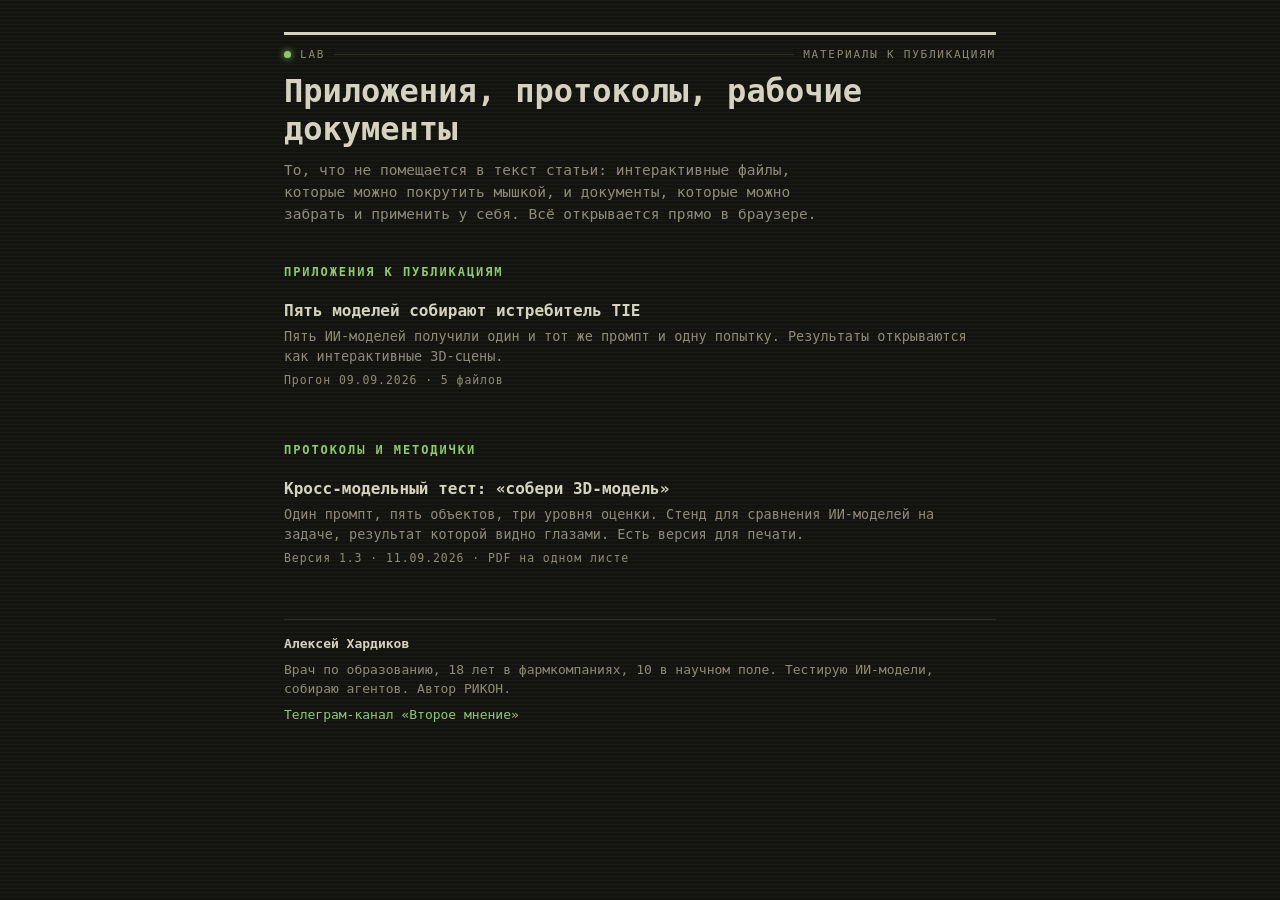
==== index.html @ 18a2998f "первая публикация: протокол 3D-теста и пять моделей guides/ - материалы, которые живут и обновляются" ====
<!doctype html>
<html lang="ru">
<head>
<meta charset="utf-8">
<meta name="viewport" content="width=device-width, initial-scale=1">
<title>lab - приложения к публикациям, Алексей Хардиков</title>
<meta name="description" content="Интерактивные приложения к статьям, протоколы и методички. Всё открывается в браузере.">
<style>
  :root{
    --paper:#13140F; --ink:#D6D2C0; --muted:#8E8B7C; --rule:#2E3326;
    --accent:#8FC96B; --accent-soft:#1E2318;
    --mono: ui-monospace,"Cascadia Mono",Consolas,"SF Mono",Menlo,monospace;
  }
  *{box-sizing:border-box}
  body{margin:0;background:var(--paper);color:var(--ink);font-family:var(--mono);
       font-size:16px;line-height:1.52;-webkit-font-smoothing:antialiased}
  body::after{content:"";position:fixed;inset:0;pointer-events:none;z-index:9;
    background:repeating-linear-gradient(to bottom,rgba(255,255,255,.028) 0 1px,transparent 1px 4px)}
  .wrap{max-width:760px;margin:0 auto;padding:32px 24px 56px;position:relative;z-index:10}

  header{border-top:3px solid var(--ink);padding-top:14px;margin-bottom:30px}
  .bar{display:flex;gap:9px;align-items:center;margin-bottom:13px;
       font:11px/1 var(--mono);letter-spacing:.16em;text-transform:uppercase;color:var(--muted)}
  .bar i{width:7px;height:7px;background:var(--accent);border-radius:50%;
         box-shadow:0 0 7px var(--accent)}
  .bar span{flex:1;height:1px;background:var(--rule)}
  h1{font-weight:600;font-size:clamp(25px,3.8vw,32px);line-height:1.18;margin:0 0 10px}
  .sub{color:var(--muted);font-size:14.5px;margin:0;max-width:64ch}

  h2{font-size:12px;letter-spacing:.16em;text-transform:uppercase;color:var(--accent);
     font-weight:600;margin:0 0 4px;padding-top:8px}
  section{margin-bottom:30px}

  .row{display:block;text-decoration:none;color:inherit;border-bottom:1px solid var(--rule);
       padding:14px 0 13px;transition:.14s}
  .row:last-child{border-bottom:none}
  .row:hover{padding-left:7px}
  .row:hover .t{color:var(--accent)}
  .t{display:block;font-size:16px;font-weight:600;margin-bottom:4px}
  .d{display:block;color:var(--muted);font-size:13.5px;line-height:1.45}
  .m{display:block;color:var(--muted);font-size:11.5px;letter-spacing:.08em;margin-top:6px}

  footer{border-top:1px solid var(--rule);margin-top:38px;padding-top:14px;
         display:flex;flex-wrap:wrap;gap:6px 26px;align-items:baseline;
         font-size:13px;color:var(--muted)}
  footer .who{color:var(--ink);font-weight:600}
  footer a{color:var(--accent);text-decoration:none;border-bottom:1px solid transparent}
  footer a:hover{border-bottom-color:var(--accent)}
  @media(max-width:560px){ .wrap{padding:22px 16px 40px} }
</style>
</head>
<body>
<div class="wrap">

<header>
  <div class="bar"><i></i>lab<span></span>материалы к публикациям</div>
  <h1>Приложения, протоколы, рабочие документы</h1>
  <p class="sub">То, что не помещается в текст статьи: интерактивные файлы, которые можно покрутить мышкой, и документы, которые можно забрать и применить у себя. Всё открывается прямо в браузере.</p>
</header>

<section>
  <h2>Приложения к публикациям</h2>
  <a class="row" href="articles/tie-fighter/">
    <span class="t">Пять моделей собирают истребитель TIE</span>
    <span class="d">Пять ИИ-моделей получили один и тот же промпт и одну попытку. Результаты открываются как интерактивные 3D-сцены.</span>
    <span class="m">Прогон 09.09.2026 · 5 файлов</span>
  </a>
</section>

<section>
  <h2>Протоколы и методички</h2>
  <a class="row" href="guides/3d-model-eval/">
    <span class="t">Кросс-модельный тест: «собери 3D-модель»</span>
    <span class="d">Один промпт, пять объектов, три уровня оценки. Стенд для сравнения ИИ-моделей на задаче, результат которой видно глазами. Есть версия для печати.</span>
    <span class="m">Версия 1.3 · 11.09.2026 · PDF на одном листе</span>
  </a>
</section>

<footer>
  <span class="who">Алексей Хардиков</span>
  <span>Врач по образованию, 18 лет в фармкомпаниях, 10 в научном поле. Тестирую ИИ-модели, собираю агентов. Автор РИКОН.</span>
  <a href="https://t.me/dr_khardikov">Телеграм-канал «Второе мнение»</a>
</footer>

</div>
</body>
</html>
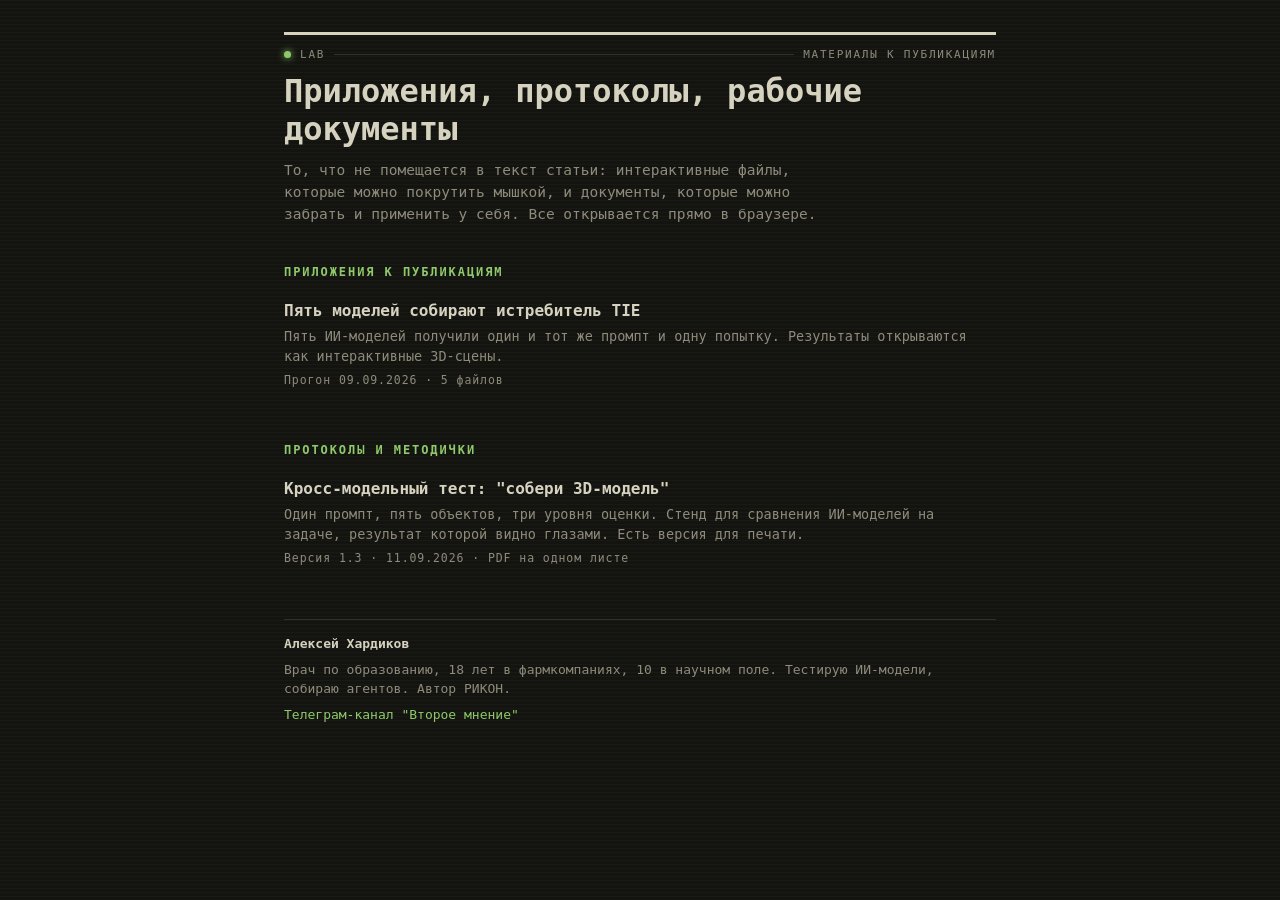
==== commit 7e9c98e3: "типографика по стандарту автора: прямые кавычки, без ё Посчитано по банку образцов: в опубликованных" ====
--- a/index.html
+++ b/index.html
@@ -4,7 +4,7 @@
 <meta charset="utf-8">
 <meta name="viewport" content="width=device-width, initial-scale=1">
 <title>lab - приложения к публикациям, Алексей Хардиков</title>
-<meta name="description" content="Интерактивные приложения к статьям, протоколы и методички. Всё открывается в браузере.">
+<meta name="description" content="Интерактивные приложения к статьям, протоколы и методички. Все открывается в браузере.">
 <style>
   :root{
     --paper:#13140F; --ink:#D6D2C0; --muted:#8E8B7C; --rule:#2E3326;
@@ -55,7 +55,7 @@
 <header>
   <div class="bar"><i></i>lab<span></span>материалы к публикациям</div>
   <h1>Приложения, протоколы, рабочие документы</h1>
-  <p class="sub">То, что не помещается в текст статьи: интерактивные файлы, которые можно покрутить мышкой, и документы, которые можно забрать и применить у себя. Всё открывается прямо в браузере.</p>
+  <p class="sub">То, что не помещается в текст статьи: интерактивные файлы, которые можно покрутить мышкой, и документы, которые можно забрать и применить у себя. Все открывается прямо в браузере.</p>
 </header>
 
 <section>
@@ -70,7 +70,7 @@
 <section>
   <h2>Протоколы и методички</h2>
   <a class="row" href="guides/3d-model-eval/">
-    <span class="t">Кросс-модельный тест: «собери 3D-модель»</span>
+    <span class="t">Кросс-модельный тест: "собери 3D-модель"</span>
     <span class="d">Один промпт, пять объектов, три уровня оценки. Стенд для сравнения ИИ-моделей на задаче, результат которой видно глазами. Есть версия для печати.</span>
     <span class="m">Версия 1.3 · 11.09.2026 · PDF на одном листе</span>
   </a>
@@ -79,7 +79,7 @@
 <footer>
   <span class="who">Алексей Хардиков</span>
   <span>Врач по образованию, 18 лет в фармкомпаниях, 10 в научном поле. Тестирую ИИ-модели, собираю агентов. Автор РИКОН.</span>
-  <a href="https://t.me/dr_khardikov">Телеграм-канал «Второе мнение»</a>
+  <a href="https://t.me/dr_khardikov">Телеграм-канал "Второе мнение"</a>
 </footer>
 
 </div>
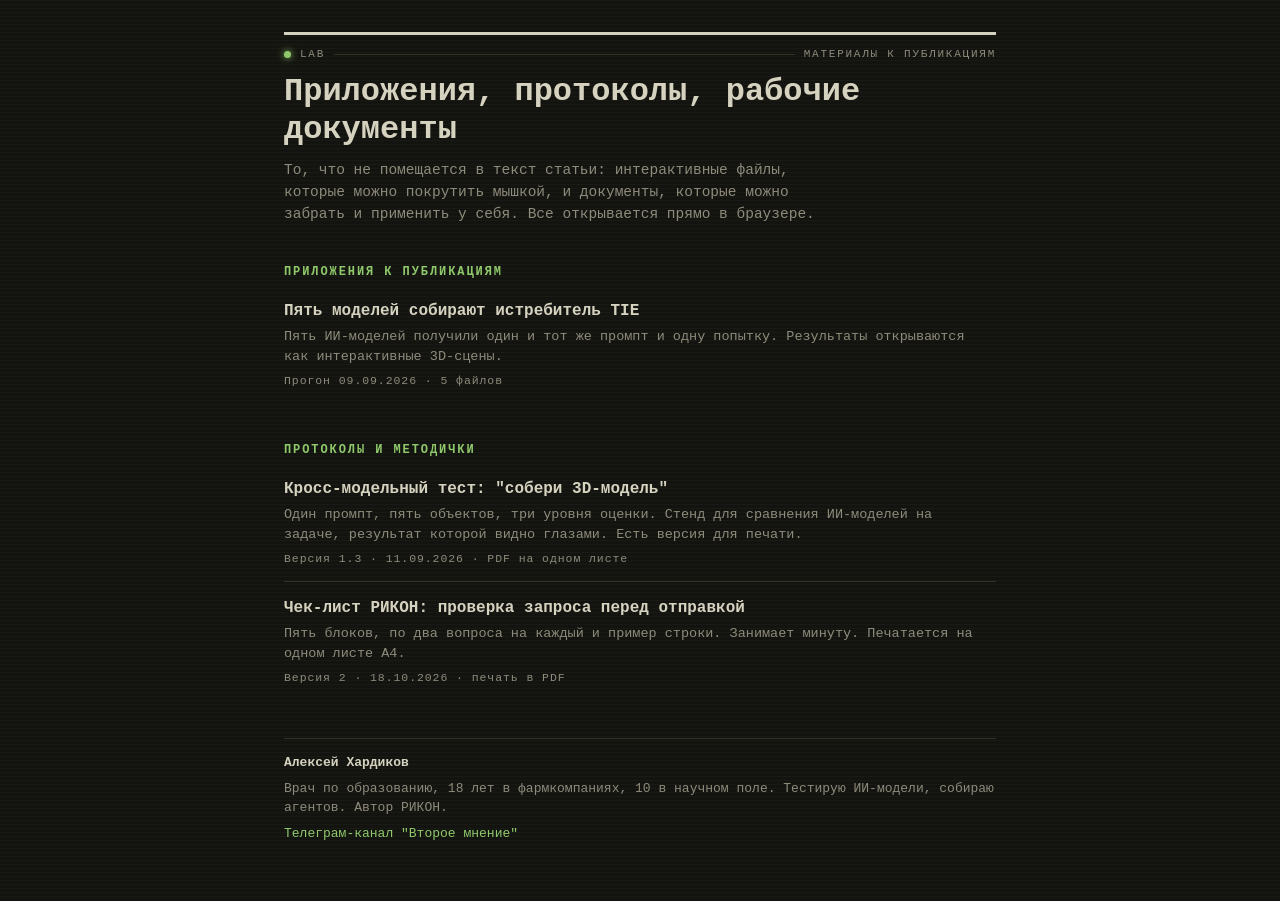
==== commit 3b3d1e72: "чек-лист РИКОН v2: страница в ките, печать на A4, строка в витрине Co-Authored-By: Claude Sonnet 5.5" ====
--- a/index.html
+++ b/index.html
@@ -3,8 +3,16 @@
 <head>
 <meta charset="utf-8">
 <meta name="viewport" content="width=device-width, initial-scale=1">
+<meta name="description" content="Интерактивные файлы к статьям, протоколы и методички.">
+<meta property="og:type" content="article">
+<meta property="og:site_name" content="lab - Алексей Хардиков">
+<meta property="og:url" content="https://solameer.github.io/lab/">
+<meta property="og:title" content="lab - приложения к публикациям и рабочие документы">
+<meta property="og:description" content="Интерактивные файлы к статьям, протоколы и методички.">
+<meta property="og:image" content="https://solameer.github.io/lab/articles/tie-fighter/preview.png">
+<meta property="og:image:width" content="1200">
+<meta property="og:image:height" content="630">
 <title>lab - приложения к публикациям, Алексей Хардиков</title>
-<meta name="description" content="Интерактивные приложения к статьям, протоколы и методички. Все открывается в браузере.">
 <style>
   :root{
     --paper:#13140F; --ink:#D6D2C0; --muted:#8E8B7C; --rule:#2E3326;
@@ -74,6 +82,11 @@
     <span class="d">Один промпт, пять объектов, три уровня оценки. Стенд для сравнения ИИ-моделей на задаче, результат которой видно глазами. Есть версия для печати.</span>
     <span class="m">Версия 1.3 · 11.09.2026 · PDF на одном листе</span>
   </a>
+  <a class="row" href="guides/rikon-checklist/">
+    <span class="t">Чек-лист РИКОН: проверка запроса перед отправкой</span>
+    <span class="d">Пять блоков, по два вопроса на каждый и пример строки. Занимает минуту. Печатается на одном листе A4.</span>
+    <span class="m">Версия 2 · 18.10.2026 · печать в PDF</span>
+  </a>
 </section>
 
 <footer>
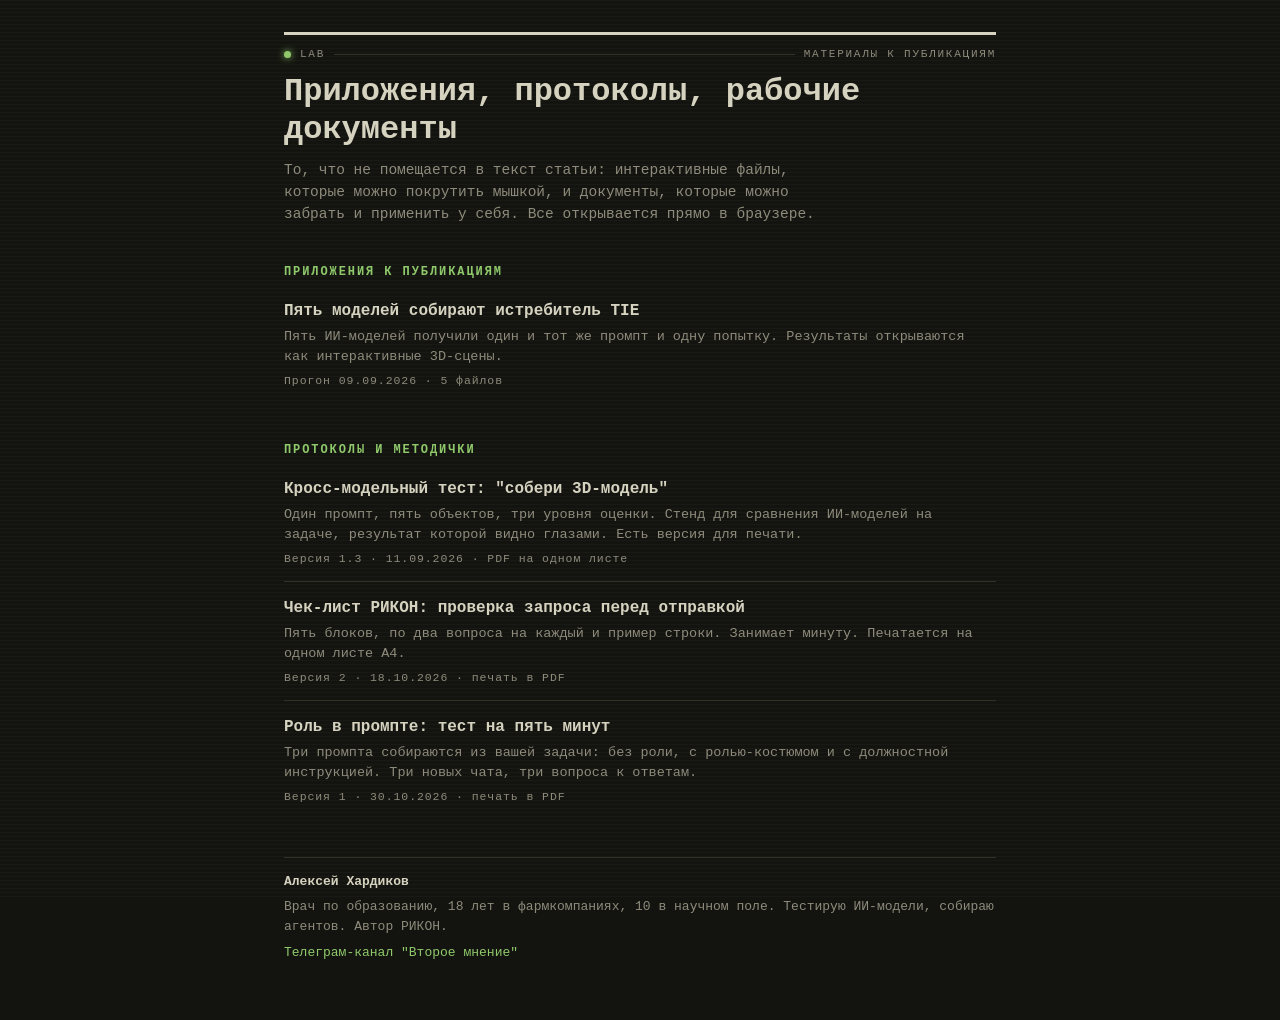
==== commit 6c9f6372: "тест роли в промпте: страница в ките, превью, строка в витрине Co-Authored-By: Claude Opus 5.5 <nore" ====
--- a/index.html
+++ b/index.html
@@ -87,6 +87,11 @@
     <span class="d">Пять блоков, по два вопроса на каждый и пример строки. Занимает минуту. Печатается на одном листе A4.</span>
     <span class="m">Версия 2 · 18.10.2026 · печать в PDF</span>
   </a>
+  <a class="row" href="guides/prompt-role-test/">
+    <span class="t">Роль в промпте: тест на пять минут</span>
+    <span class="d">Три промпта собираются из вашей задачи: без роли, с ролью-костюмом и с должностной инструкцией. Три новых чата, три вопроса к ответам.</span>
+    <span class="m">Версия 1 · 30.10.2026 · печать в PDF</span>
+  </a>
 </section>
 
 <footer>
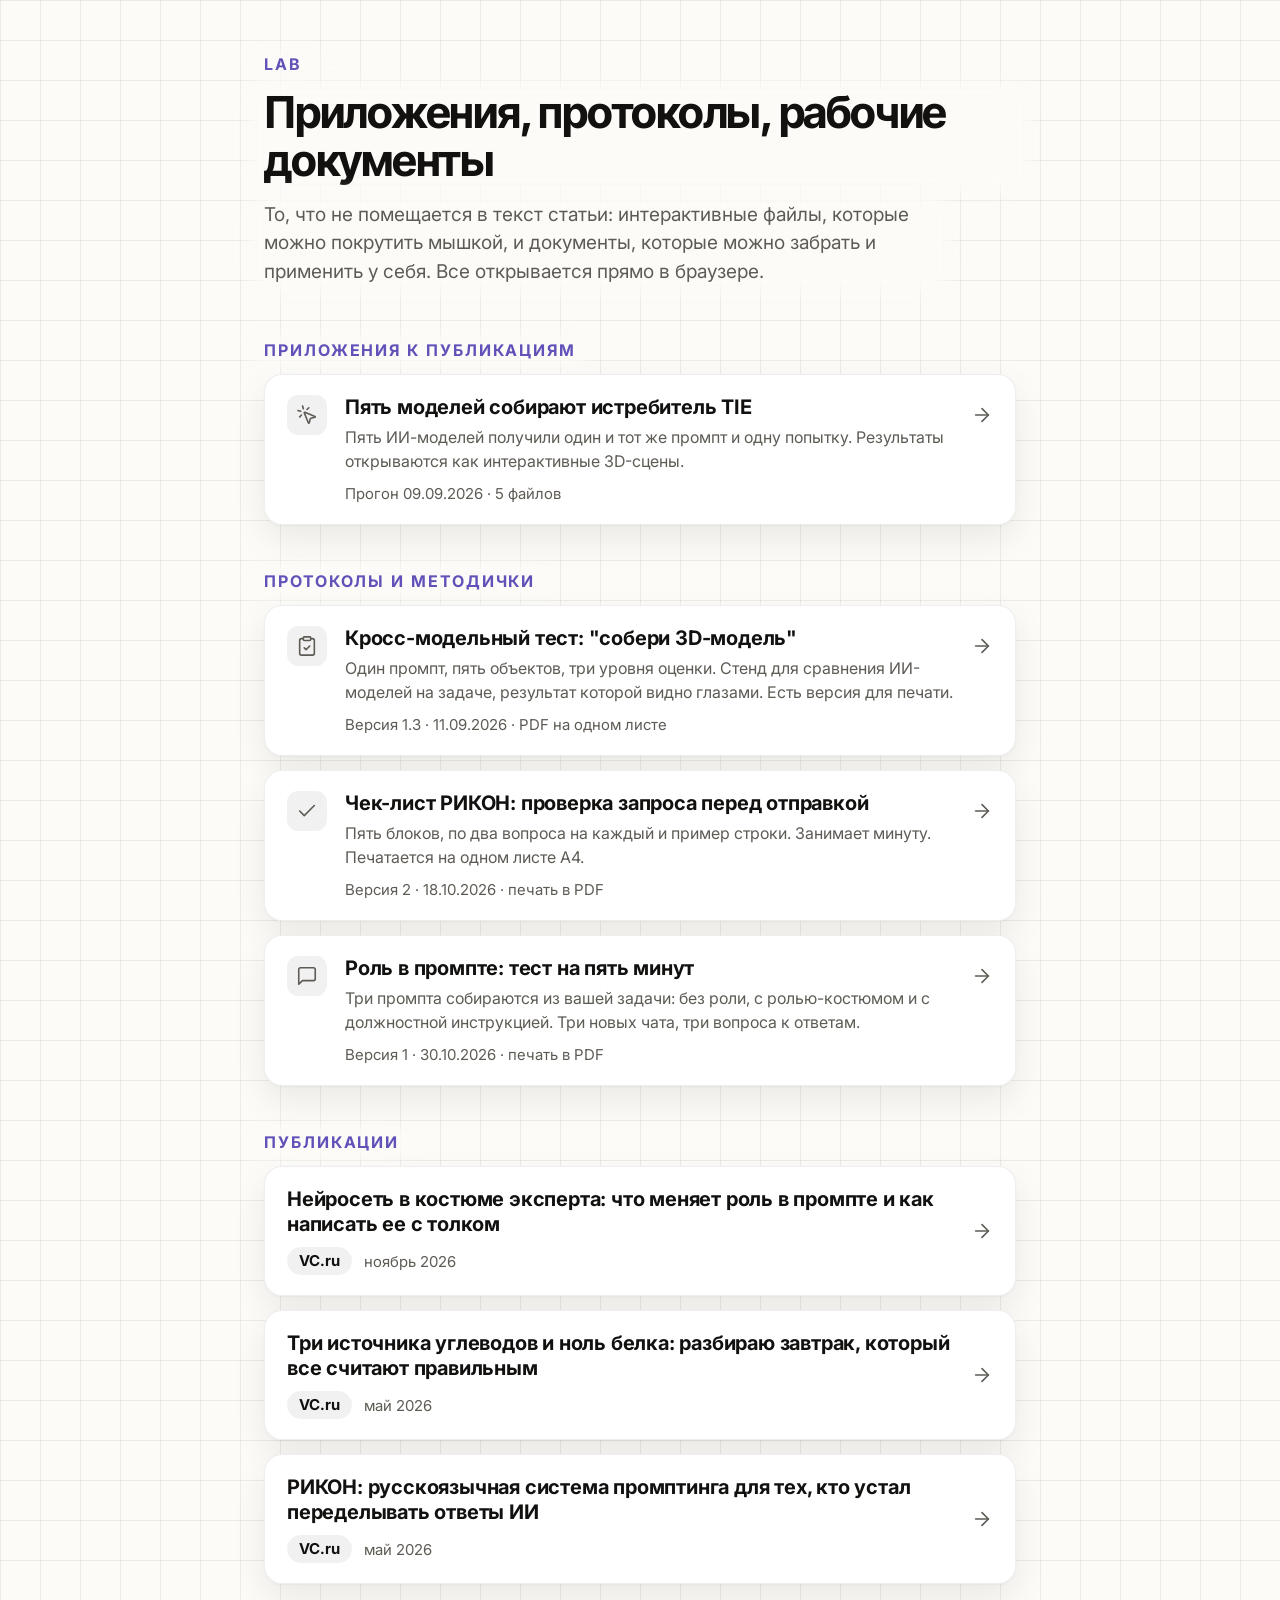
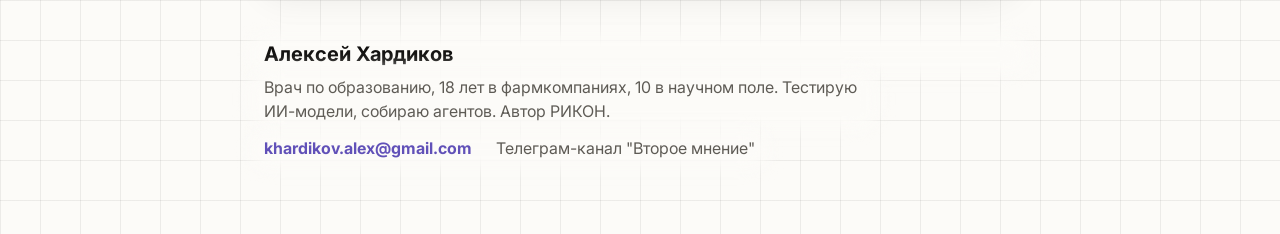
==== commit 63a1f921: "витрина и методички на кит "Второе мнение" v1.3: общий tokens.css, раздел "Публикации" tokens.css (к" ====
--- a/index.html
+++ b/index.html
@@ -1,8 +1,9 @@
 <!doctype html>
-<html lang="ru">
+<html lang="ru" class="so-light so-font-inter">
 <head>
 <meta charset="utf-8">
 <meta name="viewport" content="width=device-width, initial-scale=1">
+<meta name="color-scheme" content="light dark">
 <meta name="description" content="Интерактивные файлы к статьям, протоколы и методички.">
 <meta property="og:type" content="article">
 <meta property="og:site_name" content="lab - Алексей Хардиков">
@@ -13,91 +14,196 @@
 <meta property="og:image:width" content="1200">
 <meta property="og:image:height" content="630">
 <title>lab - приложения к публикациям, Алексей Хардиков</title>
+<!-- Значения цвета, кегля и формы - из tokens.css (копия кита "Второе мнение"), здесь только раскладка -->
+<link rel="stylesheet" href="tokens.css">
+<link rel="stylesheet" href="fonts.css">
+<script>
+  /* светлый режим по умолчанию; тёмный - по системной настройке. Без скриптов остаётся светлый */
+  (function(){try{var m=matchMedia('(prefers-color-scheme: dark)');
+    function a(){var c=document.documentElement.classList;c.toggle('so-dark',m.matches);c.toggle('so-light',!m.matches)}
+    a();m.addEventListener('change',a)}catch(e){}})();
+</script>
 <style>
-  :root{
-    --paper:#13140F; --ink:#D6D2C0; --muted:#8E8B7C; --rule:#2E3326;
-    --accent:#8FC96B; --accent-soft:#1E2318;
-    --mono: ui-monospace,"Cascadia Mono",Consolas,"SF Mono",Menlo,monospace;
+  *{box-sizing:border-box}
+  html{-webkit-text-size-adjust:100%}
+  body{margin:0;background-color:var(--so-bg);color:var(--so-ink);
+       font:400 17px/var(--so-lh-text) var(--so-text);-webkit-font-smoothing:antialiased;
+       text-rendering:optimizeLegibility;
+       background-image:linear-gradient(var(--so-grid-line) 1px,transparent 1px),
+                        linear-gradient(90deg,var(--so-grid-line) 1px,transparent 1px);
+       background-size:40px 40px}
+  .wrap{max-width:800px;margin:0 auto;padding:56px 24px 72px}
+
+  /* узкая маска под текстом, который стоит прямо на сетке (rules, раздел 1) */
+  .fx{position:relative;isolation:isolate}
+  .fx:before{content:"";position:absolute;inset:-6px -14px;z-index:-1;border-radius:22px;
+             background:var(--so-mask);filter:blur(8px)}
+
+  .kick{margin:0 0 16px;font:var(--so-kick-weight) var(--so-size-kick)/1 var(--so-text);
+        letter-spacing:var(--so-kick-track);text-transform:uppercase;color:var(--so-acc);width:fit-content}
+  h1{margin:0 0 16px;font:700 var(--so-size-h1)/var(--so-lh-h1) var(--so-disp);
+     letter-spacing:var(--so-track);width:fit-content;max-width:100%}
+  .lead{margin:0;max-width:56ch;width:fit-content;font-size:19px;line-height:1.5;color:var(--so-muted)}
+  header{margin-bottom:56px}
+
+  section{margin-bottom:48px}
+  .list{display:flex;flex-direction:column;gap:14px}
+
+  /* карточка-ссылка: непрозрачная подложка кита, значок на нейтральной плашке */
+  .card{display:grid;grid-template-columns:var(--so-tile) 1fr var(--so-icon);column-gap:18px;align-items:start;
+        padding:20px 22px;border-radius:var(--so-radius-card);text-decoration:none;color:inherit;
+        background:var(--so-surf);border:1px solid var(--so-cardline);box-shadow:var(--so-lift);
+        transition:border-color .15s,box-shadow .15s}
+  .card:hover{border-color:var(--so-acc);box-shadow:var(--so-lift),0 0 0 1px var(--so-acc)}
+  .card:focus-visible{outline:3px solid var(--so-acc);outline-offset:3px}
+  .tile{display:flex;width:var(--so-tile);height:var(--so-tile);align-items:center;justify-content:center;
+        border-radius:var(--so-radius-tile);background:var(--so-chip);color:var(--so-muted);transition:.15s}
+  .card:hover .tile{background:var(--so-acc-chip);color:var(--so-tint-ink)}
+  .ic{width:var(--so-icon);height:var(--so-icon);fill:none;stroke:currentColor;stroke-width:var(--so-icon-stroke);
+      stroke-linecap:round;stroke-linejoin:round;flex:none}
+  .go{color:var(--so-muted);margin-top:9px;transition:.15s}
+  .card:hover .go{color:var(--so-acc);transform:translateX(3px)}
+  .t{display:block;margin:0 0 5px;font-weight:700;font-size:20px;line-height:1.25;letter-spacing:-.01em}
+  .d{display:block;font-size:16px;line-height:1.5;color:var(--so-muted)}
+  .m{display:block;margin-top:10px;font-size:15px;line-height:1.4;color:var(--so-muted)}
+
+  /* публикации: без значка, заголовок, пилюля площадки и месяц */
+  .card.pub{grid-template-columns:1fr var(--so-icon);align-items:center}
+  .card.pub .go{margin-top:0}
+  .card.pub .t{margin-bottom:10px}
+  .card.pub .m{margin-top:0;display:flex;flex-wrap:wrap;align-items:center;gap:6px 12px}
+  .pl{display:inline-block;padding:5px 12px;border-radius:var(--so-radius-pill);background:var(--so-chip);
+      color:var(--so-ink);font-weight:700;font-size:15px;line-height:1.2}
+
+  footer{margin-top:56px}
+  footer .who{display:block;margin:0 0 6px;font-weight:700;font-size:20px;color:var(--so-ink)}
+  footer p{margin:0 0 14px;max-width:60ch;width:fit-content;font-size:16px;line-height:1.5;color:var(--so-muted)}
+  .links{display:flex;flex-wrap:wrap;gap:6px 24px;width:fit-content;font-size:16px}
+  .links a{color:var(--so-acc);text-decoration:none;font-weight:700;border-bottom:1px solid transparent}
+  .links a:hover{border-bottom-color:var(--so-acc)}
+  .links a.minor{color:var(--so-muted);font-weight:400}
+  .links a.minor:hover{color:var(--so-ink);border-bottom-color:var(--so-muted)}
+  .links a:focus-visible{outline:3px solid var(--so-acc);outline-offset:3px;border-radius:4px}
+
+  @media(max-width:600px){
+    .wrap{padding:32px 16px 48px}
+    header{margin-bottom:40px}
+    h1{font-size:34px}
+    .lead{font-size:17px}
+    section{margin-bottom:36px}
+    .card{grid-template-columns:var(--so-tile) 1fr;padding:16px}
+    .card .go{display:none}
+    .card.pub{grid-template-columns:1fr}
+    .t{font-size:18px}
   }
-  *{box-sizing:border-box}
-  body{margin:0;background:var(--paper);color:var(--ink);font-family:var(--mono);
-       font-size:16px;line-height:1.52;-webkit-font-smoothing:antialiased}
-  body::after{content:"";position:fixed;inset:0;pointer-events:none;z-index:9;
-    background:repeating-linear-gradient(to bottom,rgba(255,255,255,.028) 0 1px,transparent 1px 4px)}
-  .wrap{max-width:760px;margin:0 auto;padding:32px 24px 56px;position:relative;z-index:10}
-
-  header{border-top:3px solid var(--ink);padding-top:14px;margin-bottom:30px}
-  .bar{display:flex;gap:9px;align-items:center;margin-bottom:13px;
-       font:11px/1 var(--mono);letter-spacing:.16em;text-transform:uppercase;color:var(--muted)}
-  .bar i{width:7px;height:7px;background:var(--accent);border-radius:50%;
-         box-shadow:0 0 7px var(--accent)}
-  .bar span{flex:1;height:1px;background:var(--rule)}
-  h1{font-weight:600;font-size:clamp(25px,3.8vw,32px);line-height:1.18;margin:0 0 10px}
-  .sub{color:var(--muted);font-size:14.5px;margin:0;max-width:64ch}
-
-  h2{font-size:12px;letter-spacing:.16em;text-transform:uppercase;color:var(--accent);
-     font-weight:600;margin:0 0 4px;padding-top:8px}
-  section{margin-bottom:30px}
-
-  .row{display:block;text-decoration:none;color:inherit;border-bottom:1px solid var(--rule);
-       padding:14px 0 13px;transition:.14s}
-  .row:last-child{border-bottom:none}
-  .row:hover{padding-left:7px}
-  .row:hover .t{color:var(--accent)}
-  .t{display:block;font-size:16px;font-weight:600;margin-bottom:4px}
-  .d{display:block;color:var(--muted);font-size:13.5px;line-height:1.45}
-  .m{display:block;color:var(--muted);font-size:11.5px;letter-spacing:.08em;margin-top:6px}
-
-  footer{border-top:1px solid var(--rule);margin-top:38px;padding-top:14px;
-         display:flex;flex-wrap:wrap;gap:6px 26px;align-items:baseline;
-         font-size:13px;color:var(--muted)}
-  footer .who{color:var(--ink);font-weight:600}
-  footer a{color:var(--accent);text-decoration:none;border-bottom:1px solid transparent}
-  footer a:hover{border-bottom-color:var(--accent)}
-  @media(max-width:560px){ .wrap{padding:22px 16px 40px} }
+  @media(prefers-reduced-motion:reduce){.card,.tile,.go{transition:none}}
 </style>
 </head>
 <body>
+
+<!-- значки Lucide (ISC), assets/icons кита -->
+<svg width="0" height="0" style="position:absolute" aria-hidden="true" focusable="false">
+  <symbol id="i-pointer" viewBox="0 0 24 24"><path d="M14 4.1 12 6"/><path d="m5.1 8-2.9-.8"/><path d="m6 12-1.9 2"/><path d="M7.2 2.2 8 5.1"/><path d="M9.037 9.69a.498.498 0 0 1 .653-.653l11 4.5a.5.5 0 0 1-.074.949l-4.349 1.041a1 1 0 0 0-.74.739l-1.04 4.35a.5.5 0 0 1-.95.074z"/></symbol>
+  <symbol id="i-clipboard" viewBox="0 0 24 24"><rect width="8" height="4" x="8" y="2" rx="1" ry="1"/><path d="M16 4h2a2 2 0 0 1 2 2v14a2 2 0 0 1-2 2H6a2 2 0 0 1-2-2V6a2 2 0 0 1 2-2h2"/><path d="m9 14 2 2 4-4"/></symbol>
+  <symbol id="i-check" viewBox="0 0 24 24"><path d="M20 6 9 17l-5-5"/></symbol>
+  <symbol id="i-message" viewBox="0 0 24 24"><path d="M21 15a2 2 0 0 1-2 2H7l-4 4V5a2 2 0 0 1 2-2h14a2 2 0 0 1 2 2z"/></symbol>
+  <symbol id="i-arrow" viewBox="0 0 24 24"><path d="M5 12h14"/><path d="m12 5 7 7-7 7"/></symbol>
+</svg>
+
 <div class="wrap">
 
 <header>
-  <div class="bar"><i></i>lab<span></span>материалы к публикациям</div>
-  <h1>Приложения, протоколы, рабочие документы</h1>
-  <p class="sub">То, что не помещается в текст статьи: интерактивные файлы, которые можно покрутить мышкой, и документы, которые можно забрать и применить у себя. Все открывается прямо в браузере.</p>
+  <p class="kick fx">lab</p>
+  <h1 class="fx">Приложения, протоколы, рабочие документы</h1>
+  <p class="lead fx">То, что не помещается в текст статьи: интерактивные файлы, которые можно покрутить мышкой, и документы, которые можно забрать и применить у себя. Все открывается прямо в браузере.</p>
 </header>
 
+<main>
+
 <section>
-  <h2>Приложения к публикациям</h2>
-  <a class="row" href="articles/tie-fighter/">
-    <span class="t">Пять моделей собирают истребитель TIE</span>
-    <span class="d">Пять ИИ-моделей получили один и тот же промпт и одну попытку. Результаты открываются как интерактивные 3D-сцены.</span>
-    <span class="m">Прогон 09.09.2026 · 5 файлов</span>
-  </a>
+  <h2 class="kick fx">Приложения к публикациям</h2>
+  <div class="list">
+    <a class="card" href="articles/tie-fighter/">
+      <span class="tile"><svg class="ic" aria-hidden="true"><use href="#i-pointer"/></svg></span>
+      <span>
+        <span class="t">Пять моделей собирают истребитель TIE</span>
+        <span class="d">Пять ИИ-моделей получили один и тот же промпт и одну попытку. Результаты открываются как интерактивные 3D-сцены.</span>
+        <span class="m">Прогон 09.09.2026 · 5 файлов</span>
+      </span>
+      <svg class="ic go" aria-hidden="true"><use href="#i-arrow"/></svg>
+    </a>
+  </div>
 </section>
 
 <section>
-  <h2>Протоколы и методички</h2>
-  <a class="row" href="guides/3d-model-eval/">
-    <span class="t">Кросс-модельный тест: "собери 3D-модель"</span>
-    <span class="d">Один промпт, пять объектов, три уровня оценки. Стенд для сравнения ИИ-моделей на задаче, результат которой видно глазами. Есть версия для печати.</span>
-    <span class="m">Версия 1.3 · 11.09.2026 · PDF на одном листе</span>
-  </a>
-  <a class="row" href="guides/rikon-checklist/">
-    <span class="t">Чек-лист РИКОН: проверка запроса перед отправкой</span>
-    <span class="d">Пять блоков, по два вопроса на каждый и пример строки. Занимает минуту. Печатается на одном листе A4.</span>
-    <span class="m">Версия 2 · 18.10.2026 · печать в PDF</span>
-  </a>
-  <a class="row" href="guides/prompt-role-test/">
-    <span class="t">Роль в промпте: тест на пять минут</span>
-    <span class="d">Три промпта собираются из вашей задачи: без роли, с ролью-костюмом и с должностной инструкцией. Три новых чата, три вопроса к ответам.</span>
-    <span class="m">Версия 1 · 30.10.2026 · печать в PDF</span>
-  </a>
+  <h2 class="kick fx">Протоколы и методички</h2>
+  <div class="list">
+    <a class="card" href="guides/3d-model-eval/">
+      <span class="tile"><svg class="ic" aria-hidden="true"><use href="#i-clipboard"/></svg></span>
+      <span>
+        <span class="t">Кросс-модельный тест: "собери 3D-модель"</span>
+        <span class="d">Один промпт, пять объектов, три уровня оценки. Стенд для сравнения ИИ-моделей на задаче, результат которой видно глазами. Есть версия для печати.</span>
+        <span class="m">Версия 1.3 · 11.09.2026 · PDF на одном листе</span>
+      </span>
+      <svg class="ic go" aria-hidden="true"><use href="#i-arrow"/></svg>
+    </a>
+    <a class="card" href="guides/rikon-checklist/">
+      <span class="tile"><svg class="ic" aria-hidden="true"><use href="#i-check"/></svg></span>
+      <span>
+        <span class="t">Чек-лист РИКОН: проверка запроса перед отправкой</span>
+        <span class="d">Пять блоков, по два вопроса на каждый и пример строки. Занимает минуту. Печатается на одном листе A4.</span>
+        <span class="m">Версия 2 · 18.10.2026 · печать в PDF</span>
+      </span>
+      <svg class="ic go" aria-hidden="true"><use href="#i-arrow"/></svg>
+    </a>
+    <a class="card" href="guides/prompt-role-test/">
+      <span class="tile"><svg class="ic" aria-hidden="true"><use href="#i-message"/></svg></span>
+      <span>
+        <span class="t">Роль в промпте: тест на пять минут</span>
+        <span class="d">Три промпта собираются из вашей задачи: без роли, с ролью-костюмом и с должностной инструкцией. Три новых чата, три вопроса к ответам.</span>
+        <span class="m">Версия 1 · 30.10.2026 · печать в PDF</span>
+      </span>
+      <svg class="ic go" aria-hidden="true"><use href="#i-arrow"/></svg>
+    </a>
+  </div>
 </section>
 
+<section>
+  <h2 class="kick fx">Публикации</h2>
+  <div class="list">
+    <a class="card pub" href="https://vc.ru/ai/3232411-rol-neyroseti-v-promptakh" target="_blank" rel="noopener">
+      <span>
+        <span class="t">Нейросеть в костюме эксперта: что меняет роль в промпте и как написать ее с толком</span>
+        <span class="m"><span class="pl">VC.ru</span>ноябрь 2026</span>
+      </span>
+      <svg class="ic go" aria-hidden="true"><use href="#i-arrow"/></svg>
+    </a>
+    <a class="card pub" href="https://vc.ru/food/2940636-zavtrak-s-ovsyankoy-i-bananom-nedostatok-belka" target="_blank" rel="noopener">
+      <span>
+        <span class="t">Три источника углеводов и ноль белка: разбираю завтрак, который все считают правильным</span>
+        <span class="m"><span class="pl">VC.ru</span>май 2026</span>
+      </span>
+      <svg class="ic go" aria-hidden="true"><use href="#i-arrow"/></svg>
+    </a>
+    <a class="card pub" href="https://vc.ru/ai/2920905-rikon-effektivnyj-prompting-dlja-raboty-s-ii" target="_blank" rel="noopener">
+      <span>
+        <span class="t">РИКОН: русскоязычная система промптинга для тех, кто устал переделывать ответы ИИ</span>
+        <span class="m"><span class="pl">VC.ru</span>май 2026</span>
+      </span>
+      <svg class="ic go" aria-hidden="true"><use href="#i-arrow"/></svg>
+    </a>
+  </div>
+</section>
+
+</main>
+
 <footer>
-  <span class="who">Алексей Хардиков</span>
-  <span>Врач по образованию, 18 лет в фармкомпаниях, 10 в научном поле. Тестирую ИИ-модели, собираю агентов. Автор РИКОН.</span>
-  <a href="https://t.me/dr_khardikov">Телеграм-канал "Второе мнение"</a>
+  <span class="who fx">Алексей Хардиков</span>
+  <p class="fx">Врач по образованию, 18 лет в фармкомпаниях, 10 в научном поле. Тестирую ИИ-модели, собираю агентов. Автор РИКОН.</p>
+  <div class="links fx">
+    <a href="mailto:khardikov.alex@gmail.com">khardikov.alex@gmail.com</a>
+    <a class="minor" href="https://t.me/dr_khardikov">Телеграм-канал "Второе мнение"</a>
+  </div>
 </footer>
 
 </div>
--- a/tokens.css
+++ b/tokens.css
@@ -0,0 +1,272 @@
+/* ============================================================================
+   Второе мнение - визуальные токены
+   Единственный источник значений. Всё остальное в ките ссылается сюда,
+   своих чисел не заводит. Правка цвета, кегля или шага - только здесь.
+
+   Версия 1.3 · 08.11.2026 (приглушённый фиолетовый, непрозрачные карточки,
+   сетка без затухания, плашки и маркер; история - decisions-log.md)
+   ============================================================================ */
+
+:root {
+  /* ---- Холст и сетка ------------------------------------------------------
+     Шаг 80 выбран потому, что 1280 и 720 делятся на него нацело: обрезков по
+     краям нет. Все опорные величины кратны шагу.                            */
+  --so-canvas-w: 1280px;
+  --so-canvas-h: 720px;
+  --so-grid: 80px;
+  --so-pad: 80px;          /* боковые поля: край колонки на линии сетки      */
+  --so-band-h: 80px;       /* полоса меню, когда включена                    */
+  --so-foot-y: 640px;      /* верх подвала                                   */
+  --so-illo-w: 400px;      /* слот иллюстрации: края на 800 и 1200           */
+  --so-illo-h: 500px;
+
+  /* ---- Шрифты -------------------------------------------------------------
+     Два набора. Arial - для PPTX и всего, что уходит редактируемым файлом:
+     он есть везде без исключений. Inter - для HTML-витрин, одностраничников
+     и PDF, которые чужие руки не правят.
+     Переключается классом .so-font-arial / .so-font-inter на корне слайда.  */
+  --so-font-arial-disp: Arial, Helvetica, sans-serif;
+  --so-font-arial-text: Arial, Helvetica, sans-serif;
+  --so-font-arial-track: -0.022em;   /* Arial плотнее, трекинг мягче         */
+
+  --so-font-inter-disp: "Inter Tight", "Inter", Arial, sans-serif;
+  --so-font-inter-text: "Inter", Arial, sans-serif;
+  --so-font-inter-track: -0.028em;
+
+  /* ---- Кегли --------------------------------------------------------------
+     Служебный слой не мельче 15: проверено на проекторе и в сжатии Zoom.    */
+  --so-size-title: 48px;   /* заголовок титула и финала. Было 66: 15.10.2026
+                              приведено к шаблону PPTX, в токены не дошло    */
+  --so-size-h1: 44px;      /* заголовок содержательного экрана, не длиннее
+                              двух строк. Было 54, то же решение 15.10       */
+  --so-size-lead: 21px;
+  --so-size-body: 20px;
+  --so-size-label: 17px;   /* подпись типа, пилюля меню                      */
+  --so-size-meta: 15px;    /* подвал, служебное. Ниже не опускаться          */
+  --so-size-kick: 16px;    /* надрубрика, капсом                            */
+  --so-kick-track: .12em;  /* было .2em - на 15px капсом читалось разреженно
+                              и теряло массу. Полезный диапазон для мелкого
+                              капса .08-.14em, за ним начинается сыпучесть   */
+  --so-kick-weight: 700;   /* 600 у Arial проваливается: в семье только
+                              Regular и Bold, промежуточный вес синтезируется */
+
+  --so-lh-title: 1.1;
+  --so-lh-h1: 1.1;
+  --so-lh-text: 1.46;
+
+  /* ---- Форма --------------------------------------------------------------- */
+  --so-radius-card: 18px;
+  --so-radius-pill: 999px;
+  --so-radius-illo: 16px;
+  --so-rule-w: 44px;       /* акцентная риска разделителя                    */
+  --so-rule-h: 3px;
+
+  /* ---- Моноширинный (с v1.3) ----------------------------------------------
+     Только машинный текст: промпт, команда, имя файла, ответ модели. Подписи
+     и надрубрики остаются Arial капсом. Consolas есть в любой Windows и в
+     Office, поэтому идёт первым: PPTX правят на чужих машинах.              */
+  --so-font-mono: Consolas, "JetBrains Mono", "IBM Plex Mono", ui-monospace, monospace;
+
+  /* ---- Иконки (с v1.3) -----------------------------------------------------
+     Lucide, контур, assets/icons. Плашка 40 со скруглением 11, значок 22,
+     линия 1,75.                                                             */
+  --so-icon: 22px;
+  --so-icon-stroke: 1.75;
+  --so-tile: 40px;
+  --so-radius-tile: 11px;
+}
+
+/* ============================================================================
+   РЕЖИМ: СВЕТЛЫЙ - основной
+   Доклады, печать, раздатка, скриншоты в статьи.
+   ============================================================================ */
+.so-light {
+  --so-bg:        #FCFBF8;
+  --so-ink:       #121110;
+  --so-muted:     #5E5B55;
+  --so-line:      #E3DED3;
+  --so-grid-line: rgba(18, 17, 16, .065);  /* v1.3: было .04 с затуханием
+                                              книзу, сетка терялась     */
+
+  --so-acc:       #6151B8;   /* состояние, движение, активное. v1.3: был
+                                #6A4CE0 (HSL 70 %), на крупных деталях
+                                «светился». Оттенок тот же, насыщенность
+                                42 %. Контраст на фоне 6,0:1, белый на нём
+                                6,2:1                                       */
+  --so-acc-soft:  rgba(97, 81, 184, .40);
+  --so-glow:      rgba(97, 81, 184, .18);  /* свечение из v1.2 больше не
+                                              рисуется, токен оставлен
+                                              для старых шаблонов        */
+  --so-on-acc:    #FFFFFF;   /* текст на сплошном акценте: цифра в кружке,
+                                кнопка HTML                                 */
+
+  --so-acc2-fill: #DE9A2A;   /* второй путь: возврат, чередование           */
+  --so-acc2-chip: rgba(222, 154, 42, .20);
+  --so-acc2-text: #8F5E0E;   /* текстовый янтарь: тот же тон, 5,4:1 на фоне,
+                                наравне с акцентом (5,45:1). Заливочный
+                                янтарь как текст даёт 2,3:1 - не читается   */
+
+  --so-surf:      rgba(255, 255, 255, .95);  /* v1.3: карточка непрозрачна.
+                                                При .58 сетка шла сквозь
+                                                текст и спорила с ним       */
+  --so-surf-on:   rgba(255, 255, 255, .95);  /* таблица и активная карточка
+                                                - та же подложка            */
+  --so-cardline:  rgba(18, 17, 16, .07);
+  --so-chip:      rgba(18, 17, 16, .055);    /* нейтральная плашка иконки,
+                                                пилюля первой ступени       */
+
+  --so-lift:      0 1px 2px rgba(18,17,16,.04), 0 14px 34px rgba(18,17,16,.075);
+  --so-lift-on:   var(--so-lift);            /* v1.3: активная карточка -
+                                                рамка, без свечения         */
+
+  --so-gridmask:  none;      /* v1.3: сетка до самого низа. Имя оставлено,
+                                чтобы старые шаблоны не ломались            */
+  --so-veil:      linear-gradient(90deg, rgba(252,251,248,.97) 0%,
+                    rgba(252,251,248,.86) 42%, rgba(252,251,248,.22) 100%);
+  --so-topwash:   rgba(196, 178, 148, .26);  /* только титул и разделитель   */
+  --so-cutshadow: rgba(18, 17, 16, .22);
+  --so-bgimg:     .62;                       /* фон разделителя приглушён    */
+
+  /* ---- Одностраничник (с v1.2) --------------------------------------------
+     Жили в шаблонах РИКОН и Nutri Desk своими числами (.08 и .10), теперь
+     здесь. Плашка-выноска и «стол», на котором лежит лист на экране.        */
+  --so-acc-chip:  rgba(97, 81, 184, .10);   /* с v1.3 это и светлая плашка
+                                                акцента: иконка, пилюля,
+                                                чип «Главное»               */
+  --so-desk:      #ECE8DF;
+
+  /* ---- Плашки, маркер, штриховка, выноски (с v1.3) ------------------------ */
+  --so-tint-ink:  var(--so-acc);   /* значок и текст на плашке акцента,
+                                      5,4:1                                 */
+  --so-mark-bg:   rgba(222, 154, 42, .26);   /* маркер: подложка янтарём,
+                                                одно место на слайд          */
+  --so-mark-ink:  var(--so-ink);
+  --so-hatch:     rgba(18, 17, 16, .30);     /* штриховка, только графики  */
+  --so-mask:      var(--so-bg);              /* узкая маска под свободным
+                                                текстом поверх сетки         */
+  --so-dim:       rgba(7, 8, 14, .50);       /* затемнение скриншота вокруг
+                                                выноски                      */
+  --so-faded:     .45;       /* узел «дальше»: прозрачность, пунктир вместо
+                                карточки                                    */
+
+  /* ---- Шкала статуса (с v1.2) ---------------------------------------------
+     Не акценты бренда, а оценка: «основа / иногда / редко», «делаем / не
+     делаем». Основной носитель - светлый: раздатка, памятки, итоги
+     консультации. Тёмная версия - с v1.3, в блоке тёмного режима.
+     Цвет всегда идёт в паре со словом или знаком (✓ ~ ✕) - при протанопии
+     зелёный и терракота различаются хуже (dE ~26 у заливок против ~80 в
+     норме, симуляция Machado 2009). Зелёный сдвинут к синему ради этого.
+     Контраст на --so-bg: текстовые 5,4-6,1:1, заливки зелёная и терракота
+     4,0 и 4,5:1 (метки и кружки, норма для графики 3:1). Правила - rules §2 */
+  --so-st-go:        #3D8A70;   /* основа, можно, делаем                    */
+  --so-st-go-text:   #256B52;
+  --so-st-go-chip:   rgba(61, 138, 112, .12);
+  --so-st-mid:       var(--so-acc2-fill);   /* иногда, с оглядкой        */
+  --so-st-mid-text:  var(--so-acc2-text);
+  --so-st-mid-chip:  var(--so-acc2-chip);
+  --so-st-stop:      #C2502E;   /* редко, не делаем                         */
+  --so-st-stop-text: #A63D24;
+  --so-st-stop-chip: rgba(194, 80, 46, .10);
+  /* список-«светофор» (v1.3): строка залита плашкой ступени поверх основы,
+     янтарная строка легче чипа - при .20 она перевешивала две другие       */
+  --so-st-row-base:  #FFFFFF;
+  --so-st-mid-row:   rgba(222, 154, 42, .14);
+  --so-st-label:     rgba(255, 255, 255, .75);  /* подложка метки в строке  */
+}
+
+/* ============================================================================
+   РЕЖИМ: ТЁМНЫЙ - второй
+   Витрины, ролики, обложки, техническая аудитория.
+   ============================================================================ */
+.so-dark {
+  --so-bg:        #07080E;
+  --so-ink:       #DDE6F2;
+  --so-muted:     #93A0B4;
+  --so-line:      rgba(186, 215, 247, .16);
+  --so-grid-line: rgba(186, 215, 247, .09);
+
+  --so-acc:       #8A7BD6;   /* v1.3: был #7C5CF5. Насыщенность по HSL выше,
+                                чем у светлого (53 % против 42 %), намеренно:
+                                светлый цвет на чёрном выглядит серее, и по
+                                воспринимаемой насыщенности (OKLCH C) пара
+                                так выровнена. При 45 % на тёмном акцент
+                                уходил в серо-лавандовый. Контраст 5,6:1     */
+  --so-acc-soft:  rgba(138, 123, 214, .45);
+  --so-glow:      rgba(138, 123, 214, .22);
+  --so-on-acc:    #07080E;   /* белый на #8A7BD6 даёт 3,6:1 - мало для
+                                цифры 17 px. Тёмный - 5,6:1                 */
+
+  --so-acc2-fill: #E8A33D;
+  --so-acc2-chip: rgba(232, 163, 61, .18);
+  --so-acc2-text: #E8A33D;   /* на тёмном заливочный янтарь читается и так  */
+
+  --so-surf:      rgba(17, 19, 30, .96);  /* v1.3: непрозрачная, чуть
+                                             светлее фона                   */
+  --so-surf-on:   rgba(17, 19, 30, .96);
+  --so-cardline:  rgba(186, 215, 247, .10);
+  --so-chip:      rgba(199, 211, 234, .12);
+
+  --so-lift:      inset 0 1px 1px rgba(216,236,248,.10),
+                  0 16px 36px rgba(0,0,0,.45);
+  --so-lift-on:   var(--so-lift);
+
+  --so-gridmask:  none;
+  --so-veil:      linear-gradient(90deg, rgba(7,8,14,.97) 0%,
+                    rgba(7,8,14,.88) 40%, rgba(7,8,14,.20) 100%);
+                  /* усилена 25.09: при .95/.80/.12 худший контраст светлого
+                     текста на «Слоях» и «Полосах» падал до 5,7:1 - выше AA,
+                     но ниже AAA. Теперь 7,4 и 7,9. Заодно обе вуали стали
+                     одинаковыми по силе со светлой (.97/.86/.22)            */
+  --so-topwash:   rgba(138, 123, 214, .08);  /* идёт за акцентом          */
+  --so-cutshadow: rgba(0, 0, 0, .60);
+  --so-bgimg:     .62;
+  --so-haze:      rgba(110, 124, 190, .30);  /* засветка сверху, только тьма */
+
+  /* ---- Плашки, маркер, штриховка, выноски (с v1.3) ------------------------ */
+  --so-acc-chip:  rgba(138, 123, 214, .18);
+  --so-tint-ink:  #C4BBF0;   /* на плашке акцента 8,2:1; сам акцент там
+                                даёт 4,1 - для мелкого текста мало         */
+  --so-mark-bg:   transparent;               /* на тёмном маркер - цвет
+                                                текста, не подложка          */
+  --so-mark-ink:  var(--so-acc2-fill);
+  --so-hatch:     rgba(221, 230, 242, .32);
+  --so-mask:      rgba(7, 8, 14, .72);  /* не сплошная: под заголовком на
+                                           тёмном идёт засветка --so-haze,
+                                           сплошная маска резала её полосой */
+  --so-dim:       rgba(7, 8, 14, .55);
+  --so-faded:     .40;
+
+  /* ---- Шкала статуса, тёмный режим (с v1.3) -------------------------------
+     Проверена на пробном листе v5: строки различаются, контраст текста
+     метки к карточке 8-9,7:1. Различимость зелёной и терракотовой строки
+     при протанопии на тёмном не измерена - правило «цвет только со словом
+     или знаком» здесь обязательно так же, как на светлом.                 */
+  --so-st-go:        #3D8A70;
+  --so-st-go-text:   #7FCBAE;
+  --so-st-go-chip:   rgba(61, 138, 112, .26);
+  --so-st-mid:       var(--so-acc2-fill);
+  --so-st-mid-text:  var(--so-acc2-text);
+  --so-st-mid-chip:  var(--so-acc2-chip);
+  --so-st-stop:      #D6603E;
+  --so-st-stop-text: #F09378;
+  --so-st-stop-chip: rgba(214, 96, 62, .22);
+  --so-st-row-base:  var(--so-surf);
+  --so-st-mid-row:   var(--so-st-mid-chip);
+  --so-st-label:     rgba(7, 8, 14, .55);
+}
+
+/* ---- Шрифтовые наборы ---------------------------------------------------- */
+.so-font-arial { --so-disp: var(--so-font-arial-disp);
+                 --so-text: var(--so-font-arial-text);
+                 --so-track: var(--so-font-arial-track); }
+.so-font-inter { --so-disp: var(--so-font-inter-disp);
+                 --so-text: var(--so-font-inter-text);
+                 --so-track: var(--so-font-inter-track); }
+
+/* ---- Зерно против бандинга -----------------------------------------------
+   Накладывается только там, где есть тёплая подложка: титул и разделитель.
+   Видимого эффекта нет и не должно быть - это страховка от ступеней при
+   сжатии видео.                                                            */
+.so-grain-url {
+  --so-grain: url("data:image/svg+xml,%3Csvg xmlns='http://www.w3.org/2000/svg'%3E%3Cfilter id='n'%3E%3CfeTurbulence type='fractalNoise' baseFrequency='.85' numOctaves='2' stitchTiles='stitch'/%3E%3C/filter%3E%3Crect width='100%25' height='100%25' filter='url(%23n)'/%3E%3C/svg%3E");
+}
--- a/fonts.css
+++ b/fonts.css
@@ -0,0 +1,5 @@
+/* Inter и Inter Tight, подрезаны до латиницы и кириллицы (Inter 400 и 700, Inter Tight 700), вшиты:
+   ноль шрифтов из сети. Лицензия SIL OFL 1.1 - fonts-OFL.txt рядом. Подключают витрина и протокол 3D-теста. */
+@font-face{font-family:"Inter";font-weight:400;font-style:normal;src:url([data-uri]) format("woff2")}
+@font-face{font-family:"Inter";font-weight:700;font-style:normal;src:url([data-uri]) format("woff2")}
+@font-face{font-family:"Inter Tight";font-weight:700;font-style:normal;src:url([data-uri]) format("woff2")}
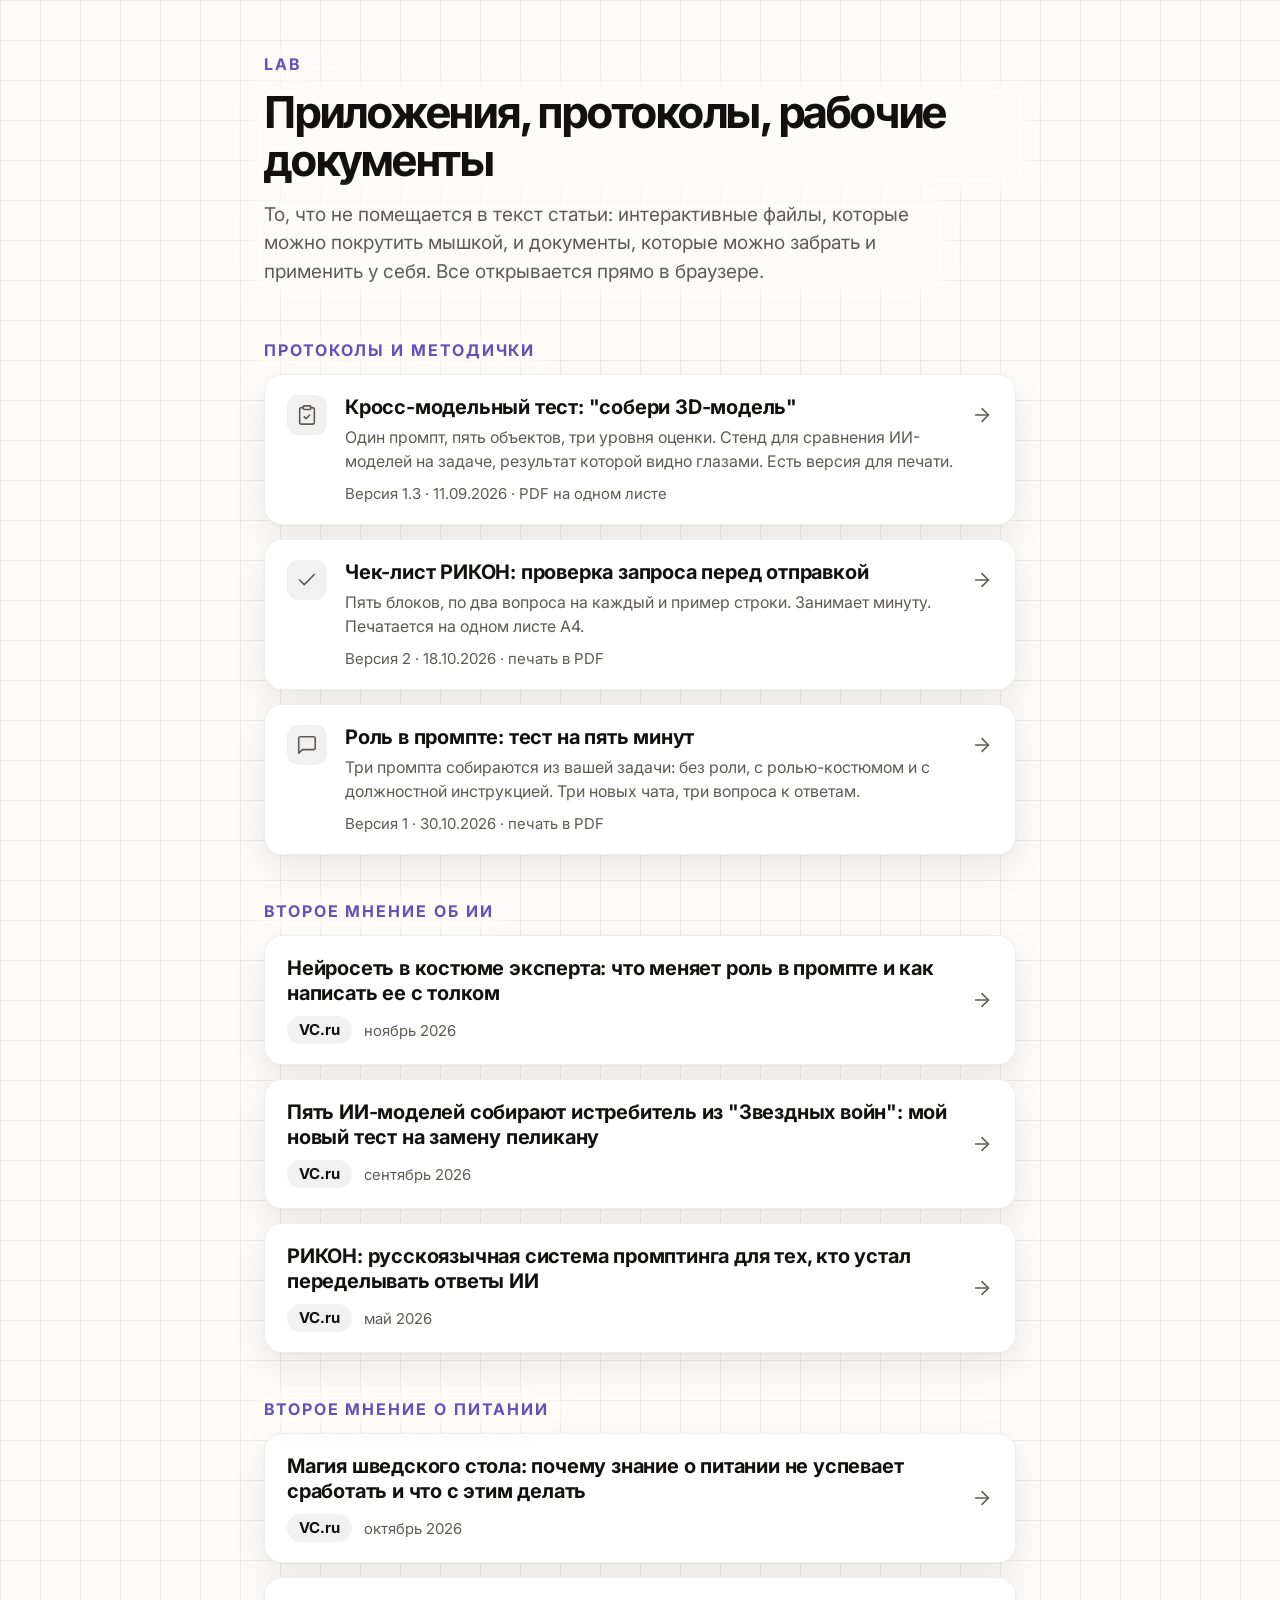
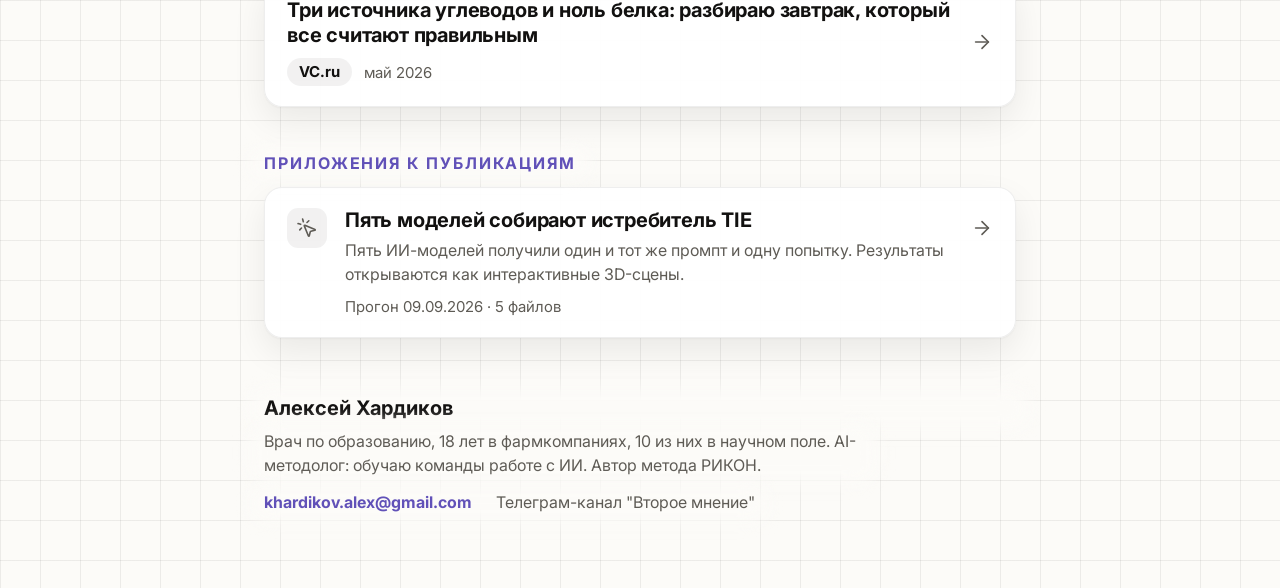
==== commit 189a0ab7: "главная: две полки "Второе мнение об ИИ" и "о питании", деловая подпись, приложения в конец Раздел "" ====
--- a/index.html
+++ b/index.html
@@ -121,6 +121,87 @@
 <main>
 
 <section>
+  <h2 class="kick fx">Протоколы и методички</h2>
+  <div class="list">
+    <a class="card" href="guides/3d-model-eval/">
+      <span class="tile"><svg class="ic" aria-hidden="true"><use href="#i-clipboard"/></svg></span>
+      <span>
+        <span class="t">Кросс-модельный тест: "собери 3D-модель"</span>
+        <span class="d">Один промпт, пять объектов, три уровня оценки. Стенд для сравнения ИИ-моделей на задаче, результат которой видно глазами. Есть версия для печати.</span>
+        <span class="m">Версия 1.3 · 11.09.2026 · PDF на одном листе</span>
+      </span>
+      <svg class="ic go" aria-hidden="true"><use href="#i-arrow"/></svg>
+    </a>
+    <a class="card" href="guides/rikon-checklist/">
+      <span class="tile"><svg class="ic" aria-hidden="true"><use href="#i-check"/></svg></span>
+      <span>
+        <span class="t">Чек-лист РИКОН: проверка запроса перед отправкой</span>
+        <span class="d">Пять блоков, по два вопроса на каждый и пример строки. Занимает минуту. Печатается на одном листе A4.</span>
+        <span class="m">Версия 2 · 18.10.2026 · печать в PDF</span>
+      </span>
+      <svg class="ic go" aria-hidden="true"><use href="#i-arrow"/></svg>
+    </a>
+    <a class="card" href="guides/prompt-role-test/">
+      <span class="tile"><svg class="ic" aria-hidden="true"><use href="#i-message"/></svg></span>
+      <span>
+        <span class="t">Роль в промпте: тест на пять минут</span>
+        <span class="d">Три промпта собираются из вашей задачи: без роли, с ролью-костюмом и с должностной инструкцией. Три новых чата, три вопроса к ответам.</span>
+        <span class="m">Версия 1 · 30.10.2026 · печать в PDF</span>
+      </span>
+      <svg class="ic go" aria-hidden="true"><use href="#i-arrow"/></svg>
+    </a>
+  </div>
+</section>
+
+<section>
+  <h2 class="kick fx">Второе мнение об ИИ</h2>
+  <div class="list">
+    <a class="card pub" href="https://vc.ru/ai/3232411-rol-neyroseti-v-promptakh" target="_blank" rel="noopener">
+      <span>
+        <span class="t">Нейросеть в костюме эксперта: что меняет роль в промпте и как написать ее с толком</span>
+        <span class="m"><span class="pl">VC.ru</span>ноябрь 2026</span>
+      </span>
+      <svg class="ic go" aria-hidden="true"><use href="#i-arrow"/></svg>
+    </a>
+    <!-- статья про TIE стоит временно (решение автора 10.11.2026): убрать, когда на полке наберётся больше публикаций -->
+    <a class="card pub" href="https://vc.ru/dr_ak/3140255-ii-modeli-sozdaiut-3d-istrebitel-iz-zvezdnykh-voyn" target="_blank" rel="noopener">
+      <span>
+        <span class="t">Пять ИИ-моделей собирают истребитель из "Звездных войн": мой новый тест на замену пеликану</span>
+        <span class="m"><span class="pl">VC.ru</span>сентябрь 2026</span>
+      </span>
+      <svg class="ic go" aria-hidden="true"><use href="#i-arrow"/></svg>
+    </a>
+    <a class="card pub" href="https://vc.ru/ai/2920905-rikon-effektivnyj-prompting-dlja-raboty-s-ii" target="_blank" rel="noopener">
+      <span>
+        <span class="t">РИКОН: русскоязычная система промптинга для тех, кто устал переделывать ответы ИИ</span>
+        <span class="m"><span class="pl">VC.ru</span>май 2026</span>
+      </span>
+      <svg class="ic go" aria-hidden="true"><use href="#i-arrow"/></svg>
+    </a>
+  </div>
+</section>
+
+<section>
+  <h2 class="kick fx">Второе мнение о питании</h2>
+  <div class="list">
+    <a class="card pub" href="https://vc.ru/food/3199090" target="_blank" rel="noopener">
+      <span>
+        <span class="t">Магия шведского стола: почему знание о питании не успевает сработать и что с этим делать</span>
+        <span class="m"><span class="pl">VC.ru</span>октябрь 2026</span>
+      </span>
+      <svg class="ic go" aria-hidden="true"><use href="#i-arrow"/></svg>
+    </a>
+    <a class="card pub" href="https://vc.ru/food/2940636-zavtrak-s-ovsyankoy-i-bananom-nedostatok-belka" target="_blank" rel="noopener">
+      <span>
+        <span class="t">Три источника углеводов и ноль белка: разбираю завтрак, который все считают правильным</span>
+        <span class="m"><span class="pl">VC.ru</span>май 2026</span>
+      </span>
+      <svg class="ic go" aria-hidden="true"><use href="#i-arrow"/></svg>
+    </a>
+  </div>
+</section>
+
+<section>
   <h2 class="kick fx">Приложения к публикациям</h2>
   <div class="list">
     <a class="card" href="articles/tie-fighter/">
@@ -135,71 +216,11 @@
   </div>
 </section>
 
-<section>
-  <h2 class="kick fx">Протоколы и методички</h2>
-  <div class="list">
-    <a class="card" href="guides/3d-model-eval/">
-      <span class="tile"><svg class="ic" aria-hidden="true"><use href="#i-clipboard"/></svg></span>
-      <span>
-        <span class="t">Кросс-модельный тест: "собери 3D-модель"</span>
-        <span class="d">Один промпт, пять объектов, три уровня оценки. Стенд для сравнения ИИ-моделей на задаче, результат которой видно глазами. Есть версия для печати.</span>
-        <span class="m">Версия 1.3 · 11.09.2026 · PDF на одном листе</span>
-      </span>
-      <svg class="ic go" aria-hidden="true"><use href="#i-arrow"/></svg>
-    </a>
-    <a class="card" href="guides/rikon-checklist/">
-      <span class="tile"><svg class="ic" aria-hidden="true"><use href="#i-check"/></svg></span>
-      <span>
-        <span class="t">Чек-лист РИКОН: проверка запроса перед отправкой</span>
-        <span class="d">Пять блоков, по два вопроса на каждый и пример строки. Занимает минуту. Печатается на одном листе A4.</span>
-        <span class="m">Версия 2 · 18.10.2026 · печать в PDF</span>
-      </span>
-      <svg class="ic go" aria-hidden="true"><use href="#i-arrow"/></svg>
-    </a>
-    <a class="card" href="guides/prompt-role-test/">
-      <span class="tile"><svg class="ic" aria-hidden="true"><use href="#i-message"/></svg></span>
-      <span>
-        <span class="t">Роль в промпте: тест на пять минут</span>
-        <span class="d">Три промпта собираются из вашей задачи: без роли, с ролью-костюмом и с должностной инструкцией. Три новых чата, три вопроса к ответам.</span>
-        <span class="m">Версия 1 · 30.10.2026 · печать в PDF</span>
-      </span>
-      <svg class="ic go" aria-hidden="true"><use href="#i-arrow"/></svg>
-    </a>
-  </div>
-</section>
-
-<section>
-  <h2 class="kick fx">Публикации</h2>
-  <div class="list">
-    <a class="card pub" href="https://vc.ru/ai/3232411-rol-neyroseti-v-promptakh" target="_blank" rel="noopener">
-      <span>
-        <span class="t">Нейросеть в костюме эксперта: что меняет роль в промпте и как написать ее с толком</span>
-        <span class="m"><span class="pl">VC.ru</span>ноябрь 2026</span>
-      </span>
-      <svg class="ic go" aria-hidden="true"><use href="#i-arrow"/></svg>
-    </a>
-    <a class="card pub" href="https://vc.ru/food/2940636-zavtrak-s-ovsyankoy-i-bananom-nedostatok-belka" target="_blank" rel="noopener">
-      <span>
-        <span class="t">Три источника углеводов и ноль белка: разбираю завтрак, который все считают правильным</span>
-        <span class="m"><span class="pl">VC.ru</span>май 2026</span>
-      </span>
-      <svg class="ic go" aria-hidden="true"><use href="#i-arrow"/></svg>
-    </a>
-    <a class="card pub" href="https://vc.ru/ai/2920905-rikon-effektivnyj-prompting-dlja-raboty-s-ii" target="_blank" rel="noopener">
-      <span>
-        <span class="t">РИКОН: русскоязычная система промптинга для тех, кто устал переделывать ответы ИИ</span>
-        <span class="m"><span class="pl">VC.ru</span>май 2026</span>
-      </span>
-      <svg class="ic go" aria-hidden="true"><use href="#i-arrow"/></svg>
-    </a>
-  </div>
-</section>
-
 </main>
 
 <footer>
   <span class="who fx">Алексей Хардиков</span>
-  <p class="fx">Врач по образованию, 18 лет в фармкомпаниях, 10 в научном поле. Тестирую ИИ-модели, собираю агентов. Автор РИКОН.</p>
+  <p class="fx">Врач по образованию, 18 лет в фармкомпаниях, 10 из них в научном поле. AI-методолог: обучаю команды работе с ИИ. Автор метода РИКОН.</p>
   <div class="links fx">
     <a href="mailto:khardikov.alex@gmail.com">khardikov.alex@gmail.com</a>
     <a class="minor" href="https://t.me/dr_khardikov">Телеграм-канал "Второе мнение"</a>
